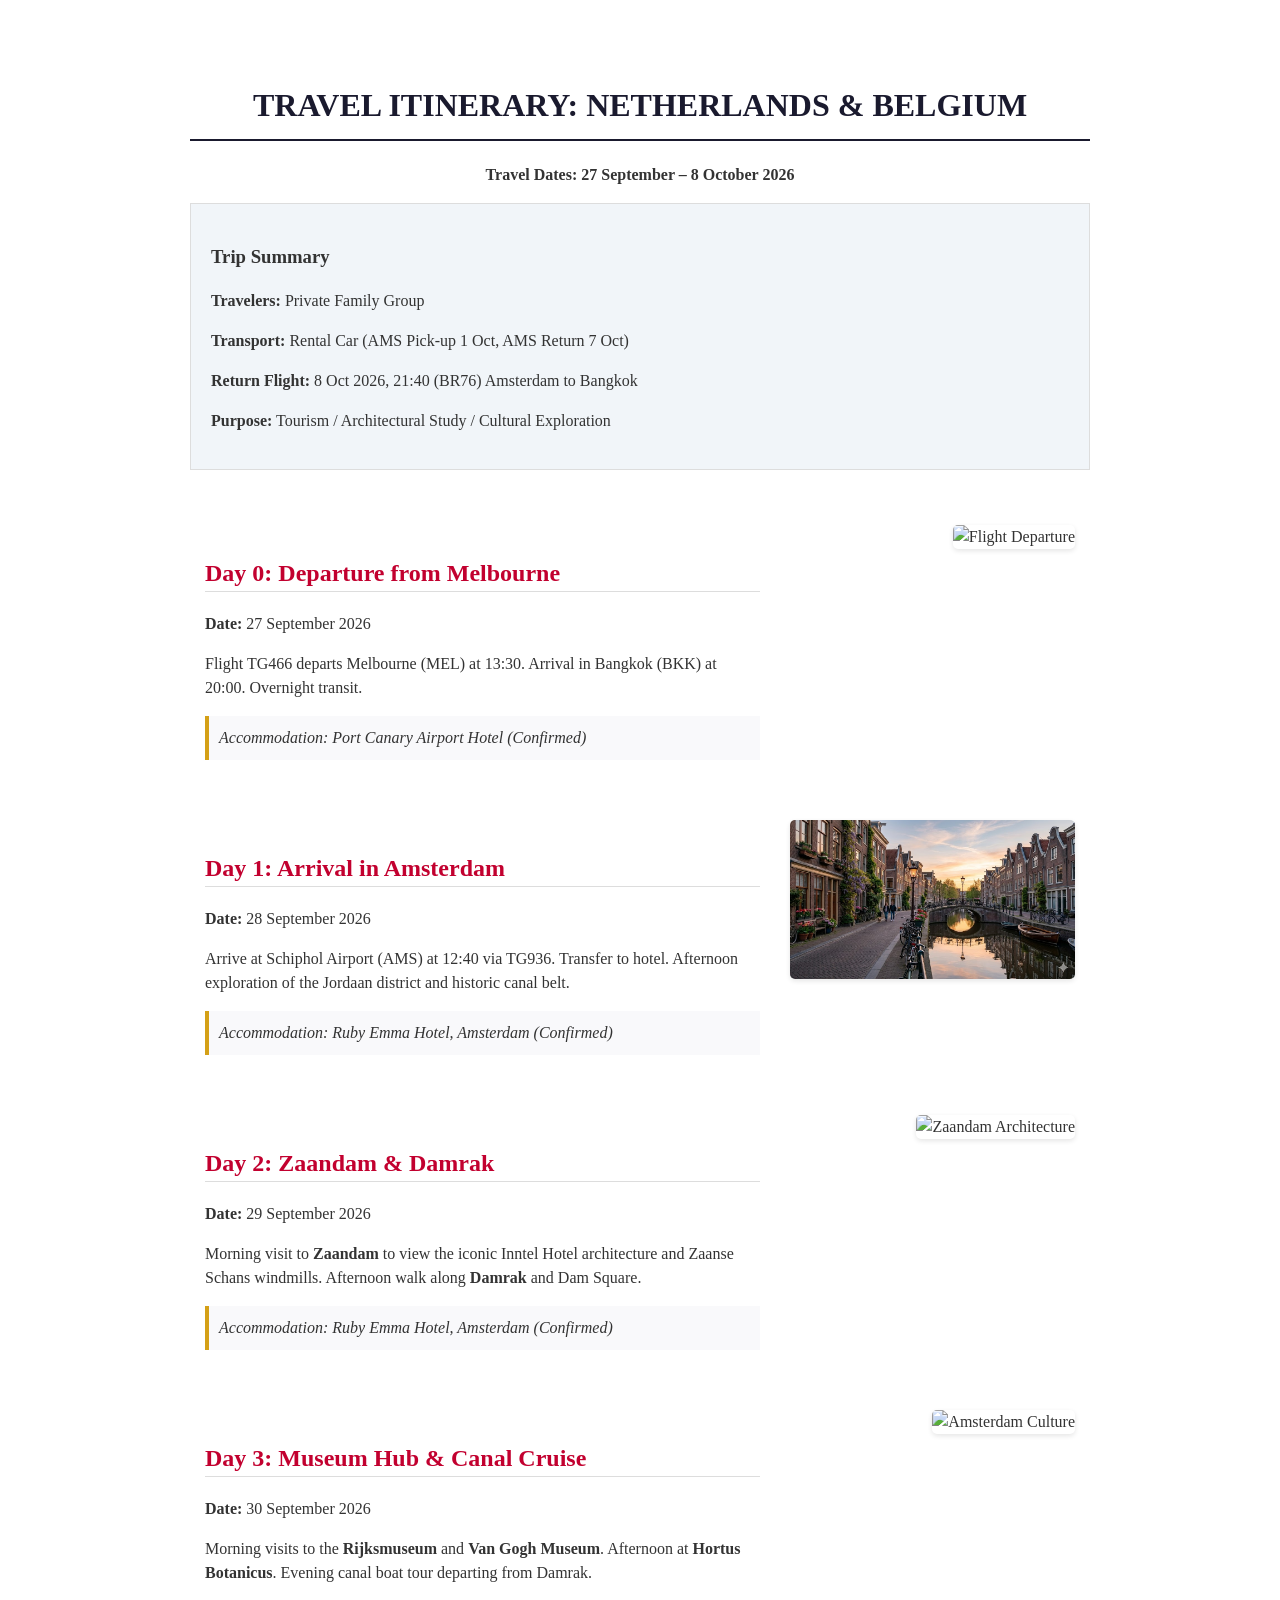
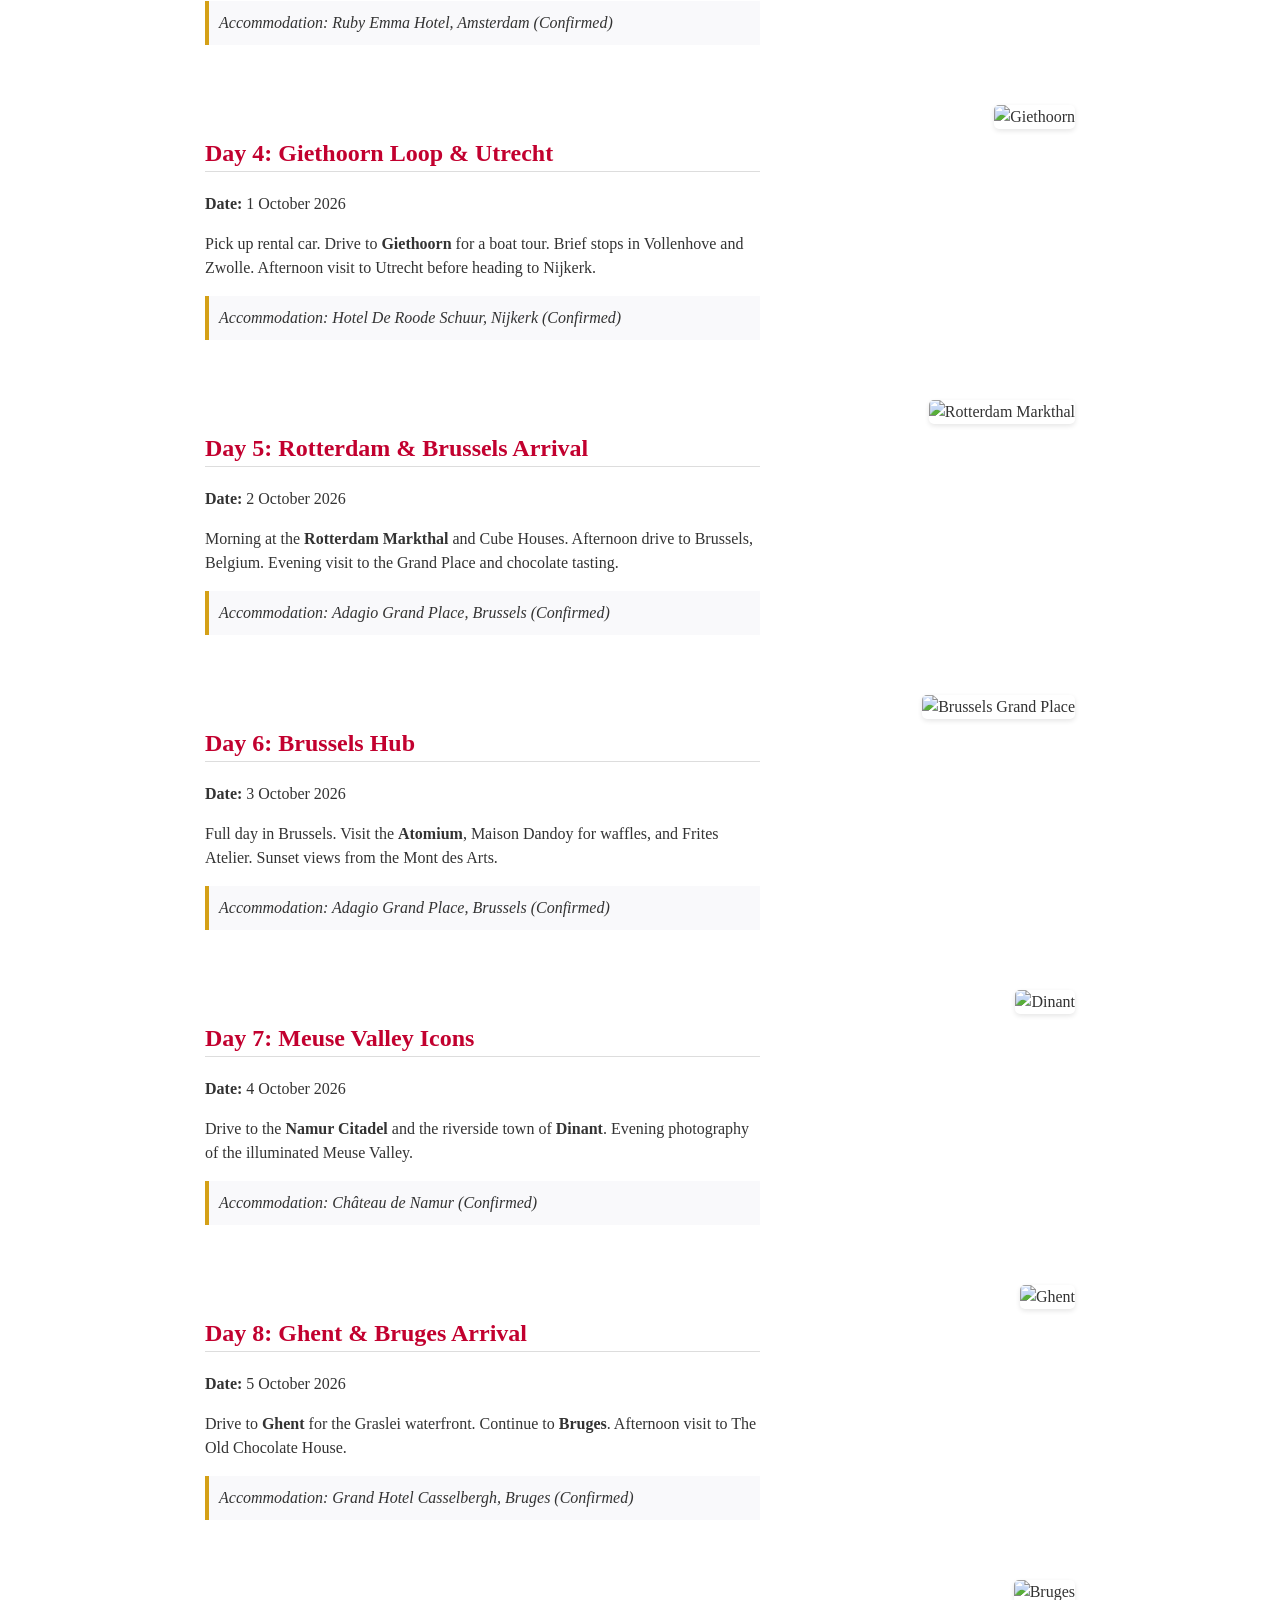
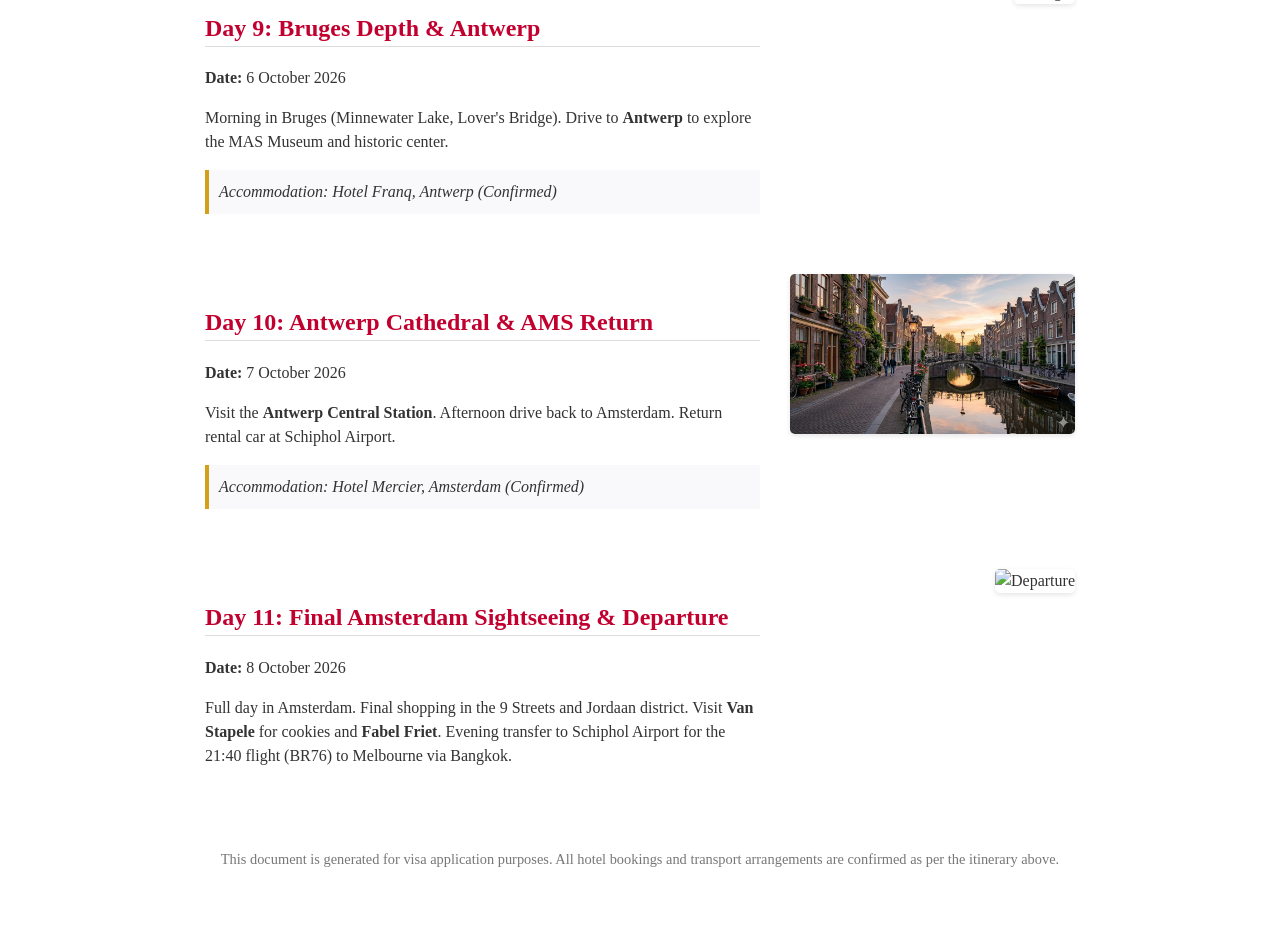
==== Visa_Itinerary_Printable.html @ f9991e4d "Finalise Netherlands & Belgium Tour itinerary_v4" ====
<!DOCTYPE html>
<html lang="en-GB">
<head>
    <meta charset="UTF-8">
    <title>Schengen Visa Itinerary - Netherlands & Belgium 2026</title>
    <style>
        body {
            font-family: "Times New Roman", Times, serif;
            line-height: 1.5;
            color: #333;
            max-width: 900px;
            margin: 40px auto;
            padding: 20px;
        }
        h1 {
            text-align: center;
            color: #1a1a2e;
            border-bottom: 2px solid #1a1a2e;
            padding-bottom: 10px;
        }
        h2 {
            color: #c2002f;
            border-bottom: 1px solid #ddd;
            margin-top: 30px;
        }
        .day-table {
            width: 100%;
            border-collapse: collapse;
            margin-bottom: 30px;
        }
        .day-table td {
            vertical-align: top;
            padding: 15px;
        }
        .day-info {
            width: 65%;
        }
        .day-image {
            width: 35%;
            text-align: right;
        }
        .day-image img {
            width: 100%;
            max-width: 300px;
            border-radius: 5px;
            box-shadow: 0 2px 5px rgba(0,0,0,0.1);
        }
        .hotel-info {
            background-color: #f9f9fb;
            padding: 10px;
            border-left: 4px solid #d4a017;
            margin-top: 10px;
            font-style: italic;
        }
        .summary-box {
            border: 1px solid #ddd;
            padding: 20px;
            background-color: #f1f5f9;
            margin-bottom: 40px;
        }
        .footer {
            margin-top: 50px;
            font-size: 0.9rem;
            text-align: center;
            color: #777;
        }
    </style>
</head>
<body>

    <h1>TRAVEL ITINERARY: NETHERLANDS & BELGIUM</h1>
    <p style="text-align: center;"><strong>Travel Dates: 27 September – 8 October 2026</strong></p>

    <div class="summary-box">
        <h3>Trip Summary</h3>
        <p><strong>Travelers:</strong> Private Family Group</p>
        <p><strong>Transport:</strong> Rental Car (AMS Pick-up 1 Oct, AMS Return 7 Oct)</p>
        <p><strong>Return Flight:</strong> 8 Oct 2026, 21:40 (BR76) Amsterdam to Bangkok</p>
        <p><strong>Purpose:</strong> Tourism / Architectural Study / Cultural Exploration</p>
    </div>

    <!-- Day 0 -->
    <table class="day-table">
        <tr>
            <td class="day-info">
                <h2>Day 0: Departure from Melbourne</h2>
                <p><strong>Date:</strong> 27 September 2026</p>
                <p>Flight TG466 departs Melbourne (MEL) at 13:30. Arrival in Bangkok (BKK) at 20:00. Overnight transit.</p>
                <div class="hotel-info">Accommodation: Port Canary Airport Hotel (Confirmed)</div>
            </td>
            <td class="day-image">
                <img src="https://images.unsplash.com/photo-1436491865332-7a61a109cc05?ixlib=rb-4.0.3&auto=format&fit=crop&w=1200" alt="Flight Departure">
            </td>
        </tr>
    </table>

    <!-- Day 1 -->
    <table class="day-table">
        <tr>
            <td class="day-info">
                <h2>Day 1: Arrival in Amsterdam</h2>
                <p><strong>Date:</strong> 28 September 2026</p>
                <p>Arrive at Schiphol Airport (AMS) at 12:40 via TG936. Transfer to hotel. Afternoon exploration of the Jordaan district and historic canal belt.</p>
                <div class="hotel-info">Accommodation: Ruby Emma Hotel, Amsterdam (Confirmed)</div>
            </td>
            <td class="day-image">
                <img src="./images/jordaan.jpg" alt="Jordaan Amsterdam">
            </td>
        </tr>
    </table>

    <!-- Day 2 -->
    <table class="day-table">
        <tr>
            <td class="day-info">
                <h2>Day 2: Zaandam & Damrak</h2>
                <p><strong>Date:</strong> 29 September 2026</p>
                <p>Morning visit to <strong>Zaandam</strong> to view the iconic Inntel Hotel architecture and Zaanse Schans windmills. Afternoon walk along <strong>Damrak</strong> and Dam Square.</p>
                <div class="hotel-info">Accommodation: Ruby Emma Hotel, Amsterdam (Confirmed)</div>
            </td>
            <td class="day-image">
                <img src="./images/antwerp-station.png" alt="Zaandam Architecture">
            </td>
        </tr>
    </table>

    <!-- Day 3 -->
    <table class="day-table">
        <tr>
            <td class="day-info">
                <h2>Day 3: Museum Hub & Canal Cruise</h2>
                <p><strong>Date:</strong> 30 September 2026</p>
                <p>Morning visits to the <strong>Rijksmuseum</strong> and <strong>Van Gogh Museum</strong>. Afternoon at <strong>Hortus Botanicus</strong>. Evening canal boat tour departing from Damrak.</p>
                <div class="hotel-info">Accommodation: Ruby Emma Hotel, Amsterdam (Confirmed)</div>
            </td>
            <td class="day-image">
                <img src="./images/bloemenmarkt.jpeg" alt="Amsterdam Culture">
            </td>
        </tr>
    </table>

    <!-- Day 4 -->
    <table class="day-table">
        <tr>
            <td class="day-info">
                <h2>Day 4: Giethoorn Loop & Utrecht</h2>
                <p><strong>Date:</strong> 1 October 2026</p>
                <p>Pick up rental car. Drive to <strong>Giethoorn</strong> for a boat tour. Brief stops in Vollenhove and Zwolle. Afternoon visit to Utrecht before heading to Nijkerk.</p>
                <div class="hotel-info">Accommodation: Hotel De Roode Schuur, Nijkerk (Confirmed)</div>
            </td>
            <td class="day-image">
                <img src="./images/giethoorn.jpeg" alt="Giethoorn">
            </td>
        </tr>
    </table>

    <!-- Day 5 -->
    <table class="day-table">
        <tr>
            <td class="day-info">
                <h2>Day 5: Rotterdam & Brussels Arrival</h2>
                <p><strong>Date:</strong> 2 October 2026</p>
                <p>Morning at the <strong>Rotterdam Markthal</strong> and Cube Houses. Afternoon drive to Brussels, Belgium. Evening visit to the Grand Place and chocolate tasting.</p>
                <div class="hotel-info">Accommodation: Adagio Grand Place, Brussels (Confirmed)</div>
            </td>
            <td class="day-image">
                <img src="./images/markthal-rotterdam.jpg" alt="Rotterdam Markthal">
            </td>
        </tr>
    </table>

    <!-- Day 6 -->
    <table class="day-table">
        <tr>
            <td class="day-info">
                <h2>Day 6: Brussels Hub</h2>
                <p><strong>Date:</strong> 3 October 2026</p>
                <p>Full day in Brussels. Visit the <strong>Atomium</strong>, Maison Dandoy for waffles, and Frites Atelier. Sunset views from the Mont des Arts.</p>
                <div class="hotel-info">Accommodation: Adagio Grand Place, Brussels (Confirmed)</div>
            </td>
            <td class="day-image">
                <img src="./images/brussels-grand-place.png" alt="Brussels Grand Place">
            </td>
        </tr>
    </table>

    <!-- Day 7 -->
    <table class="day-table">
        <tr>
            <td class="day-info">
                <h2>Day 7: Meuse Valley Icons</h2>
                <p><strong>Date:</strong> 4 October 2026</p>
                <p>Drive to the <strong>Namur Citadel</strong> and the riverside town of <strong>Dinant</strong>. Evening photography of the illuminated Meuse Valley.</p>
                <div class="hotel-info">Accommodation: Château de Namur (Confirmed)</div>
            </td>
            <td class="day-image">
                <img src="./images/dinant.png" alt="Dinant">
            </td>
        </tr>
    </table>

    <!-- Day 8 -->
    <table class="day-table">
        <tr>
            <td class="day-info">
                <h2>Day 8: Ghent & Bruges Arrival</h2>
                <p><strong>Date:</strong> 5 October 2026</p>
                <p>Drive to <strong>Ghent</strong> for the Graslei waterfront. Continue to <strong>Bruges</strong>. Afternoon visit to The Old Chocolate House.</p>
                <div class="hotel-info">Accommodation: Grand Hotel Casselbergh, Bruges (Confirmed)</div>
            </td>
            <td class="day-image">
                <img src="./images/ghent-graslei.png" alt="Ghent">
            </td>
        </tr>
    </table>

    <!-- Day 9 -->
    <table class="day-table">
        <tr>
            <td class="day-info">
                <h2>Day 9: Bruges Depth & Antwerp</h2>
                <p><strong>Date:</strong> 6 October 2026</p>
                <p>Morning in Bruges (Minnewater Lake, Lover's Bridge). Drive to <strong>Antwerp</strong> to explore the MAS Museum and historic center.</p>
                <div class="hotel-info">Accommodation: Hotel Franq, Antwerp (Confirmed)</div>
            </td>
            <td class="day-image">
                <img src="./images/bruges-canals.png" alt="Bruges">
            </td>
        </tr>
    </table>

    <!-- Day 10 -->
    <table class="day-table">
        <tr>
            <td class="day-info">
                <h2>Day 10: Antwerp Cathedral & AMS Return</h2>
                <p><strong>Date:</strong> 7 October 2026</p>
                <p>Visit the <strong>Antwerp Central Station</strong>. Afternoon drive back to Amsterdam. Return rental car at Schiphol Airport.</p>
                <div class="hotel-info">Accommodation: Hotel Mercier, Amsterdam (Confirmed)</div>
            </td>
            <td class="day-image">
                <img src="./images/jordaan.jpg" alt="Amsterdam Return">
            </td>
        </tr>
    </table>

    <!-- Day 11 -->
    <table class="day-table">
        <tr>
            <td class="day-info">
                <h2>Day 11: Final Amsterdam Sightseeing & Departure</h2>
                <p><strong>Date:</strong> 8 October 2026</p>
                <p>Full day in Amsterdam. Final shopping in the 9 Streets and Jordaan district. Visit <strong>Van Stapele</strong> for cookies and <strong>Fabel Friet</strong>. Evening transfer to Schiphol Airport for the 21:40 flight (BR76) to Melbourne via Bangkok.</p>
            </td>
            <td class="day-image">
                <img src="https://images.unsplash.com/photo-1436491865332-7a61a109cc05?ixlib=rb-4.0.3&auto=format&fit=crop&w=1200" alt="Departure">
            </td>
        </tr>
    </table>

    <div class="footer">
        <p>This document is generated for visa application purposes. All hotel bookings and transport arrangements are confirmed as per the itinerary above.</p>
    </div>

</body>
</html>
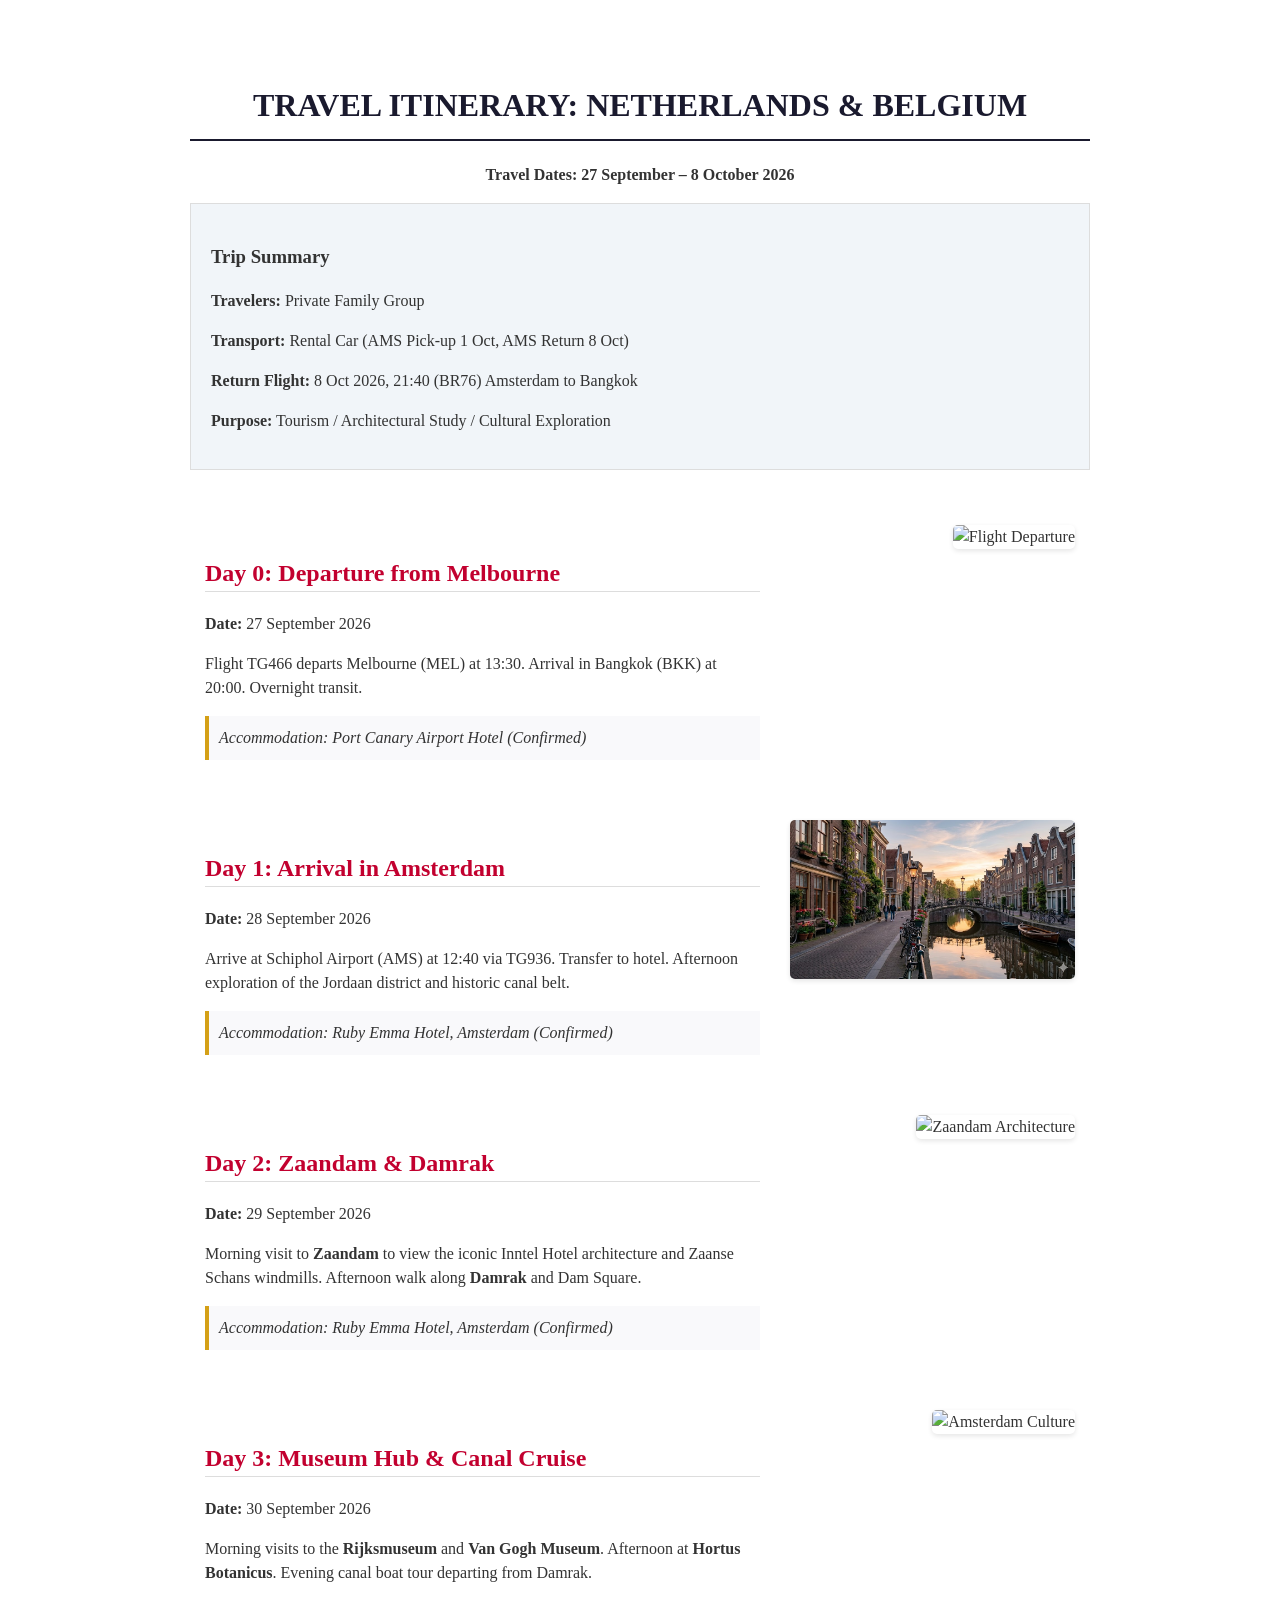
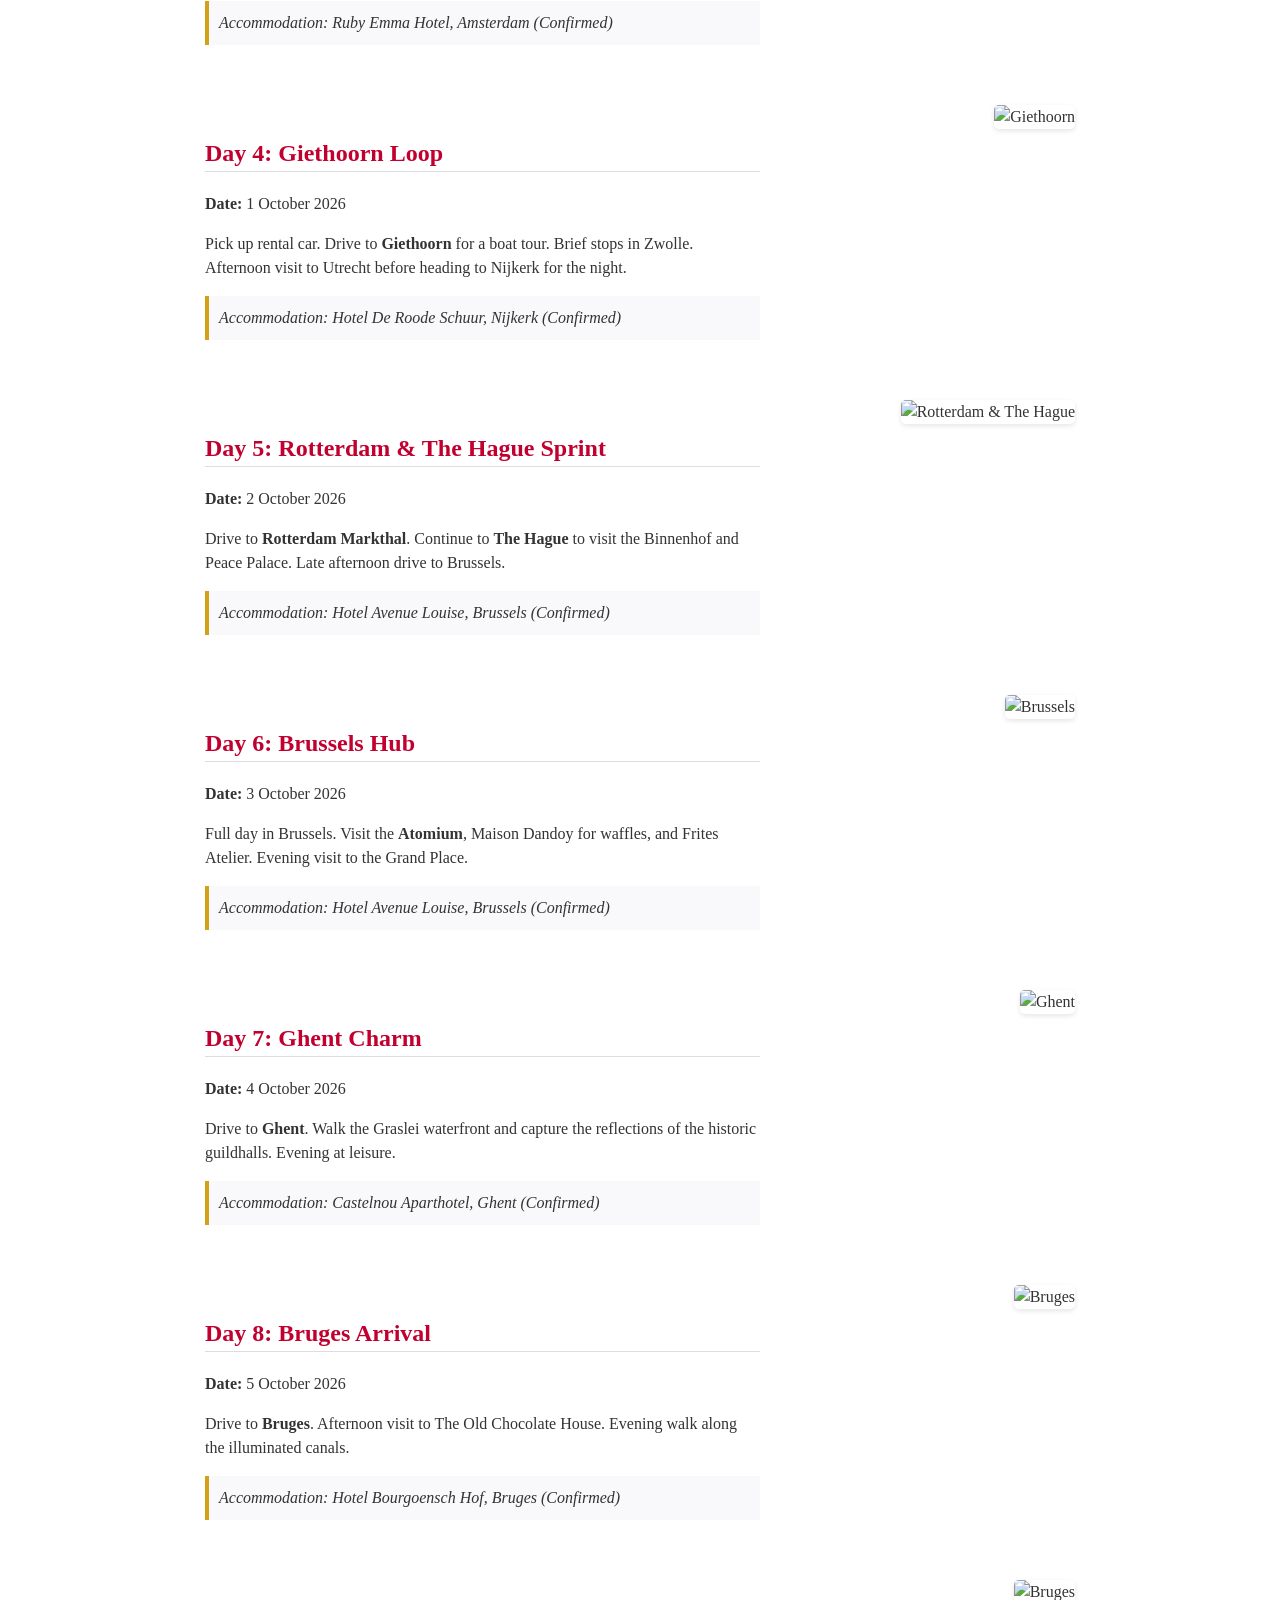
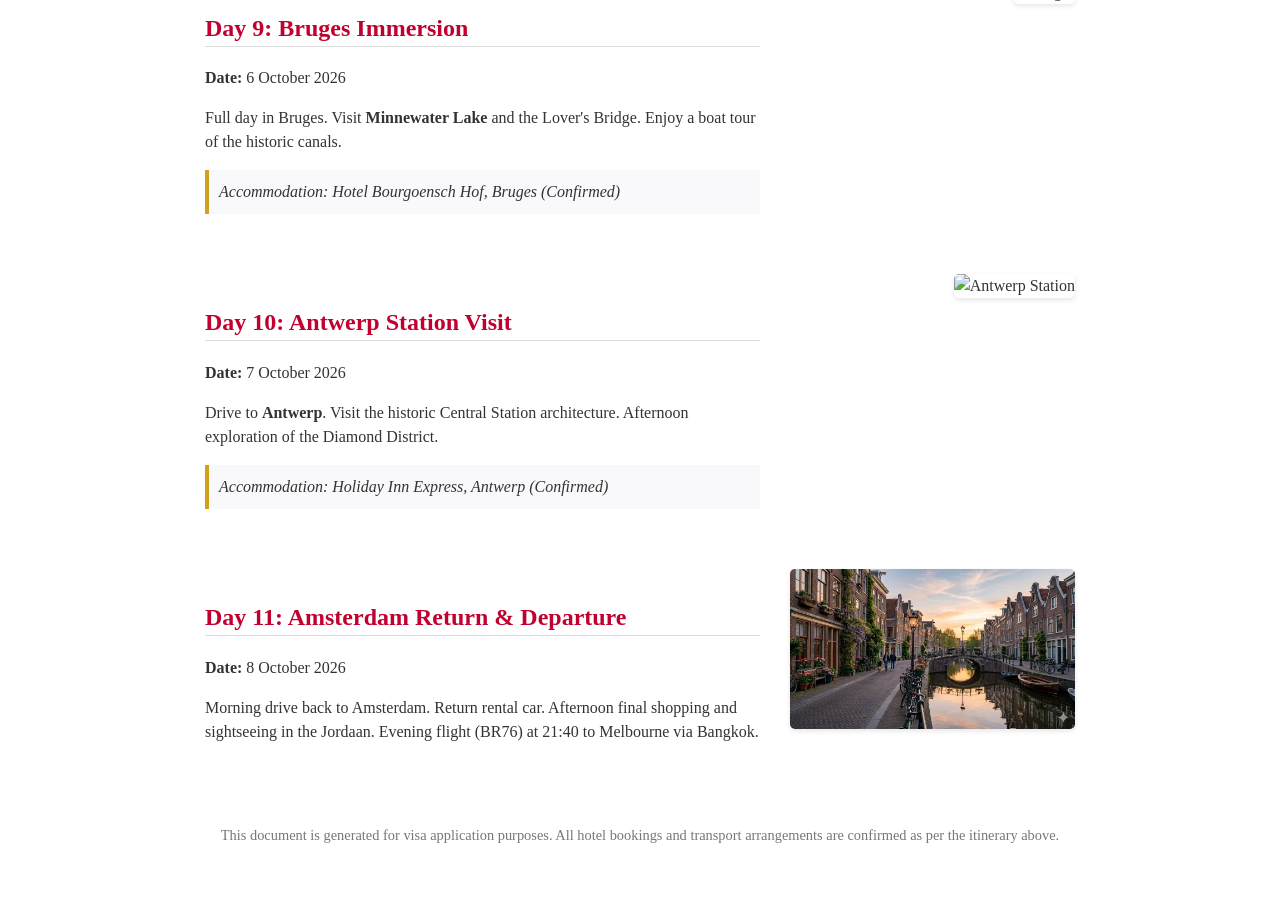
==== commit ed2640bd: "Finalise Netherlands & Belgium Tour itinerary_v5" ====
--- a/Visa_Itinerary_Printable.html
+++ b/Visa_Itinerary_Printable.html
@@ -74,7 +74,7 @@
     <div class="summary-box">
         <h3>Trip Summary</h3>
         <p><strong>Travelers:</strong> Private Family Group</p>
-        <p><strong>Transport:</strong> Rental Car (AMS Pick-up 1 Oct, AMS Return 7 Oct)</p>
+        <p><strong>Transport:</strong> Rental Car (AMS Pick-up 1 Oct, AMS Return 8 Oct)</p>
         <p><strong>Return Flight:</strong> 8 Oct 2026, 21:40 (BR76) Amsterdam to Bangkok</p>
         <p><strong>Purpose:</strong> Tourism / Architectural Study / Cultural Exploration</p>
     </div>
@@ -143,9 +143,9 @@
     <table class="day-table">
         <tr>
             <td class="day-info">
-                <h2>Day 4: Giethoorn Loop & Utrecht</h2>
+                <h2>Day 4: Giethoorn Loop</h2>
                 <p><strong>Date:</strong> 1 October 2026</p>
-                <p>Pick up rental car. Drive to <strong>Giethoorn</strong> for a boat tour. Brief stops in Vollenhove and Zwolle. Afternoon visit to Utrecht before heading to Nijkerk.</p>
+                <p>Pick up rental car. Drive to <strong>Giethoorn</strong> for a boat tour. Brief stops in Zwolle. Afternoon visit to Utrecht before heading to Nijkerk for the night.</p>
                 <div class="hotel-info">Accommodation: Hotel De Roode Schuur, Nijkerk (Confirmed)</div>
             </td>
             <td class="day-image">
@@ -158,13 +158,13 @@
     <table class="day-table">
         <tr>
             <td class="day-info">
-                <h2>Day 5: Rotterdam & Brussels Arrival</h2>
+                <h2>Day 5: Rotterdam & The Hague Sprint</h2>
                 <p><strong>Date:</strong> 2 October 2026</p>
-                <p>Morning at the <strong>Rotterdam Markthal</strong> and Cube Houses. Afternoon drive to Brussels, Belgium. Evening visit to the Grand Place and chocolate tasting.</p>
-                <div class="hotel-info">Accommodation: Adagio Grand Place, Brussels (Confirmed)</div>
-            </td>
-            <td class="day-image">
-                <img src="./images/markthal-rotterdam.jpg" alt="Rotterdam Markthal">
+                <p>Drive to <strong>Rotterdam Markthal</strong>. Continue to <strong>The Hague</strong> to visit the Binnenhof and Peace Palace. Late afternoon drive to Brussels.</p>
+                <div class="hotel-info">Accommodation: Hotel Avenue Louise, Brussels (Confirmed)</div>
+            </td>
+            <td class="day-image">
+                <img src="./images/markthal-rotterdam.jpg" alt="Rotterdam & The Hague">
             </td>
         </tr>
     </table>
@@ -175,11 +175,11 @@
             <td class="day-info">
                 <h2>Day 6: Brussels Hub</h2>
                 <p><strong>Date:</strong> 3 October 2026</p>
-                <p>Full day in Brussels. Visit the <strong>Atomium</strong>, Maison Dandoy for waffles, and Frites Atelier. Sunset views from the Mont des Arts.</p>
-                <div class="hotel-info">Accommodation: Adagio Grand Place, Brussels (Confirmed)</div>
-            </td>
-            <td class="day-image">
-                <img src="./images/brussels-grand-place.png" alt="Brussels Grand Place">
+                <p>Full day in Brussels. Visit the <strong>Atomium</strong>, Maison Dandoy for waffles, and Frites Atelier. Evening visit to the Grand Place.</p>
+                <div class="hotel-info">Accommodation: Hotel Avenue Louise, Brussels (Confirmed)</div>
+            </td>
+            <td class="day-image">
+                <img src="./images/brussels-grand-place.png" alt="Brussels">
             </td>
         </tr>
     </table>
@@ -188,13 +188,13 @@
     <table class="day-table">
         <tr>
             <td class="day-info">
-                <h2>Day 7: Meuse Valley Icons</h2>
+                <h2>Day 7: Ghent Charm</h2>
                 <p><strong>Date:</strong> 4 October 2026</p>
-                <p>Drive to the <strong>Namur Citadel</strong> and the riverside town of <strong>Dinant</strong>. Evening photography of the illuminated Meuse Valley.</p>
-                <div class="hotel-info">Accommodation: Château de Namur (Confirmed)</div>
-            </td>
-            <td class="day-image">
-                <img src="./images/dinant.png" alt="Dinant">
+                <p>Drive to <strong>Ghent</strong>. Walk the Graslei waterfront and capture the reflections of the historic guildhalls. Evening at leisure.</p>
+                <div class="hotel-info">Accommodation: Castelnou Aparthotel, Ghent (Confirmed)</div>
+            </td>
+            <td class="day-image">
+                <img src="./images/ghent-graslei.png" alt="Ghent">
             </td>
         </tr>
     </table>
@@ -203,13 +203,13 @@
     <table class="day-table">
         <tr>
             <td class="day-info">
-                <h2>Day 8: Ghent & Bruges Arrival</h2>
+                <h2>Day 8: Bruges Arrival</h2>
                 <p><strong>Date:</strong> 5 October 2026</p>
-                <p>Drive to <strong>Ghent</strong> for the Graslei waterfront. Continue to <strong>Bruges</strong>. Afternoon visit to The Old Chocolate House.</p>
-                <div class="hotel-info">Accommodation: Grand Hotel Casselbergh, Bruges (Confirmed)</div>
-            </td>
-            <td class="day-image">
-                <img src="./images/ghent-graslei.png" alt="Ghent">
+                <p>Drive to <strong>Bruges</strong>. Afternoon visit to The Old Chocolate House. Evening walk along the illuminated canals.</p>
+                <div class="hotel-info">Accommodation: Hotel Bourgoensch Hof, Bruges (Confirmed)</div>
+            </td>
+            <td class="day-image">
+                <img src="./images/bruges-canals.png" alt="Bruges">
             </td>
         </tr>
     </table>
@@ -218,10 +218,10 @@
     <table class="day-table">
         <tr>
             <td class="day-info">
-                <h2>Day 9: Bruges Depth & Antwerp</h2>
+                <h2>Day 9: Bruges Immersion</h2>
                 <p><strong>Date:</strong> 6 October 2026</p>
-                <p>Morning in Bruges (Minnewater Lake, Lover's Bridge). Drive to <strong>Antwerp</strong> to explore the MAS Museum and historic center.</p>
-                <div class="hotel-info">Accommodation: Hotel Franq, Antwerp (Confirmed)</div>
+                <p>Full day in Bruges. Visit <strong>Minnewater Lake</strong> and the Lover's Bridge. Enjoy a boat tour of the historic canals.</p>
+                <div class="hotel-info">Accommodation: Hotel Bourgoensch Hof, Bruges (Confirmed)</div>
             </td>
             <td class="day-image">
                 <img src="./images/bruges-canals.png" alt="Bruges">
@@ -233,13 +233,13 @@
     <table class="day-table">
         <tr>
             <td class="day-info">
-                <h2>Day 10: Antwerp Cathedral & AMS Return</h2>
+                <h2>Day 10: Antwerp Station Visit</h2>
                 <p><strong>Date:</strong> 7 October 2026</p>
-                <p>Visit the <strong>Antwerp Central Station</strong>. Afternoon drive back to Amsterdam. Return rental car at Schiphol Airport.</p>
-                <div class="hotel-info">Accommodation: Hotel Mercier, Amsterdam (Confirmed)</div>
-            </td>
-            <td class="day-image">
-                <img src="./images/jordaan.jpg" alt="Amsterdam Return">
+                <p>Drive to <strong>Antwerp</strong>. Visit the historic Central Station architecture. Afternoon exploration of the Diamond District.</p>
+                <div class="hotel-info">Accommodation: Holiday Inn Express, Antwerp (Confirmed)</div>
+            </td>
+            <td class="day-image">
+                <img src="./images/antwerp-station.png" alt="Antwerp Station">
             </td>
         </tr>
     </table>
@@ -248,12 +248,12 @@
     <table class="day-table">
         <tr>
             <td class="day-info">
-                <h2>Day 11: Final Amsterdam Sightseeing & Departure</h2>
+                <h2>Day 11: Amsterdam Return & Departure</h2>
                 <p><strong>Date:</strong> 8 October 2026</p>
-                <p>Full day in Amsterdam. Final shopping in the 9 Streets and Jordaan district. Visit <strong>Van Stapele</strong> for cookies and <strong>Fabel Friet</strong>. Evening transfer to Schiphol Airport for the 21:40 flight (BR76) to Melbourne via Bangkok.</p>
-            </td>
-            <td class="day-image">
-                <img src="https://images.unsplash.com/photo-1436491865332-7a61a109cc05?ixlib=rb-4.0.3&auto=format&fit=crop&w=1200" alt="Departure">
+                <p>Morning drive back to Amsterdam. Return rental car. Afternoon final shopping and sightseeing in the Jordaan. Evening flight (BR76) at 21:40 to Melbourne via Bangkok.</p>
+            </td>
+            <td class="day-image">
+                <img src="./images/jordaan.jpg" alt="Departure">
             </td>
         </tr>
     </table>
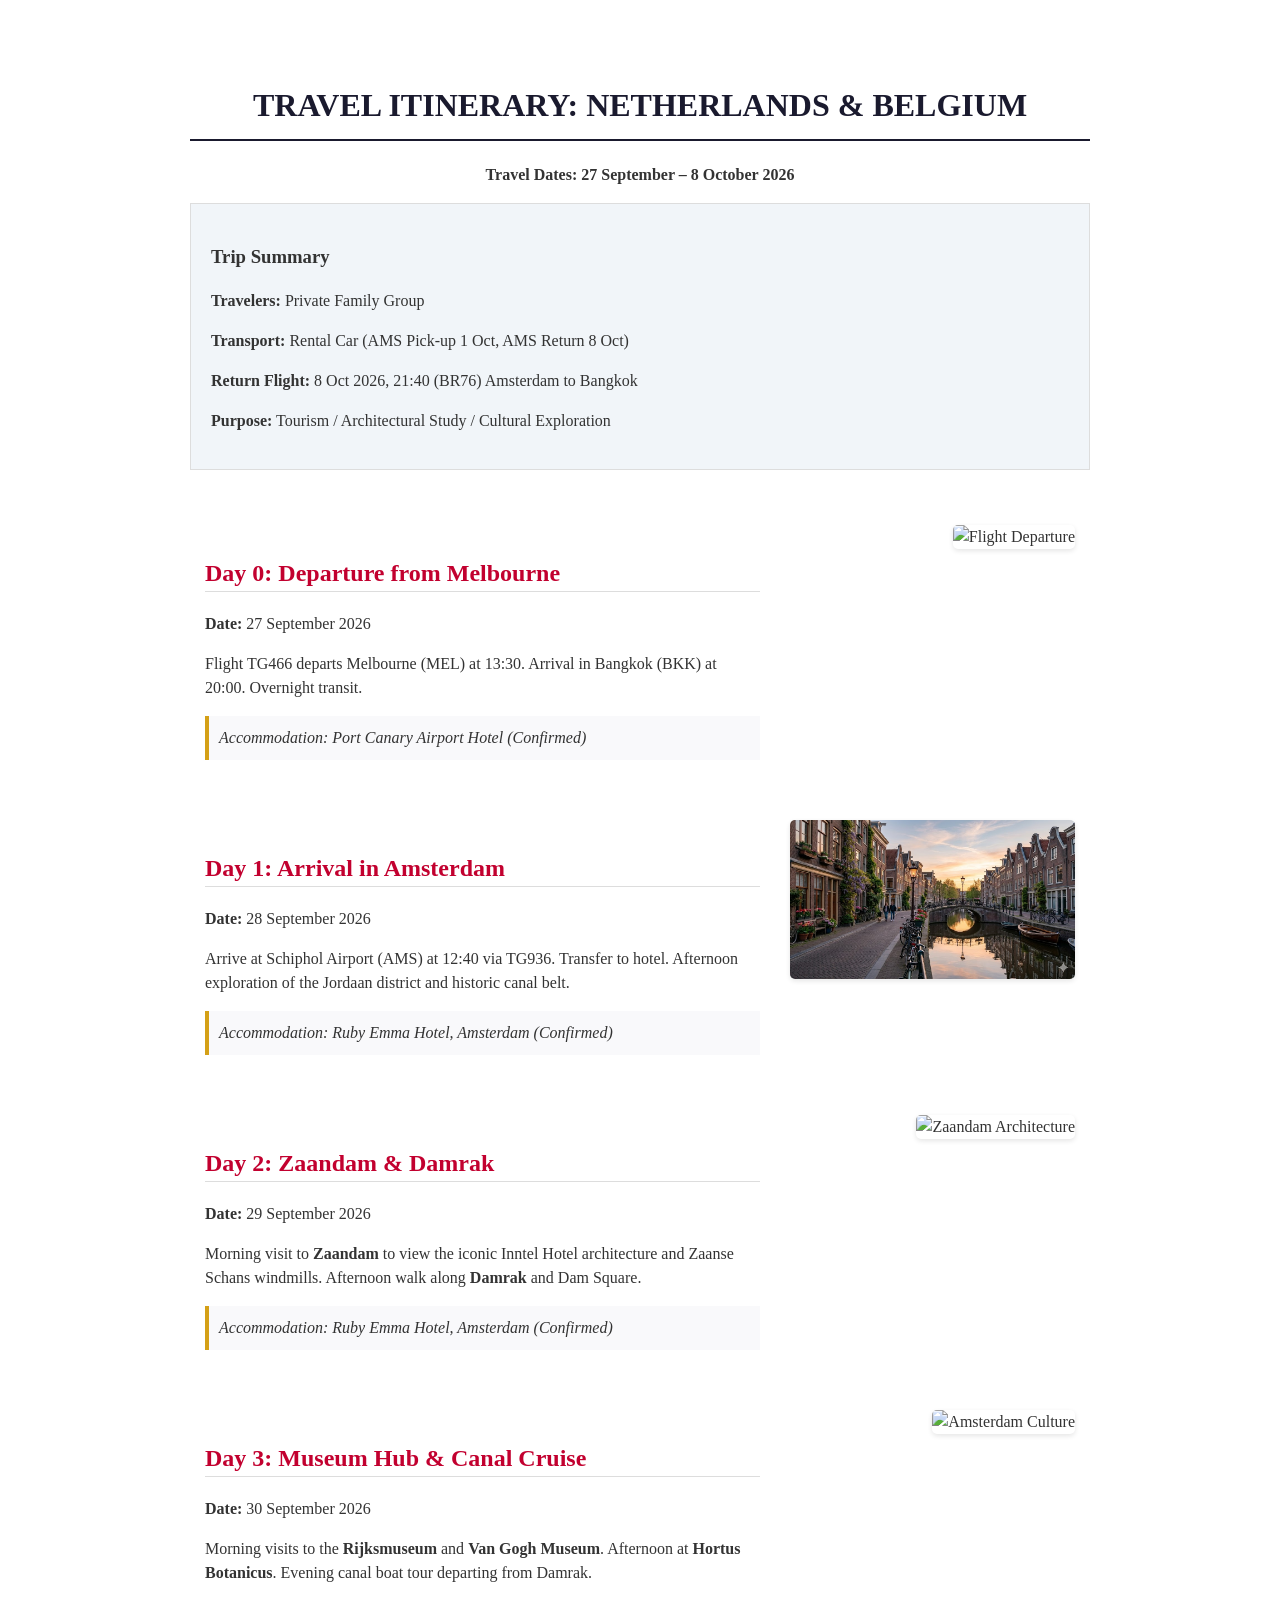
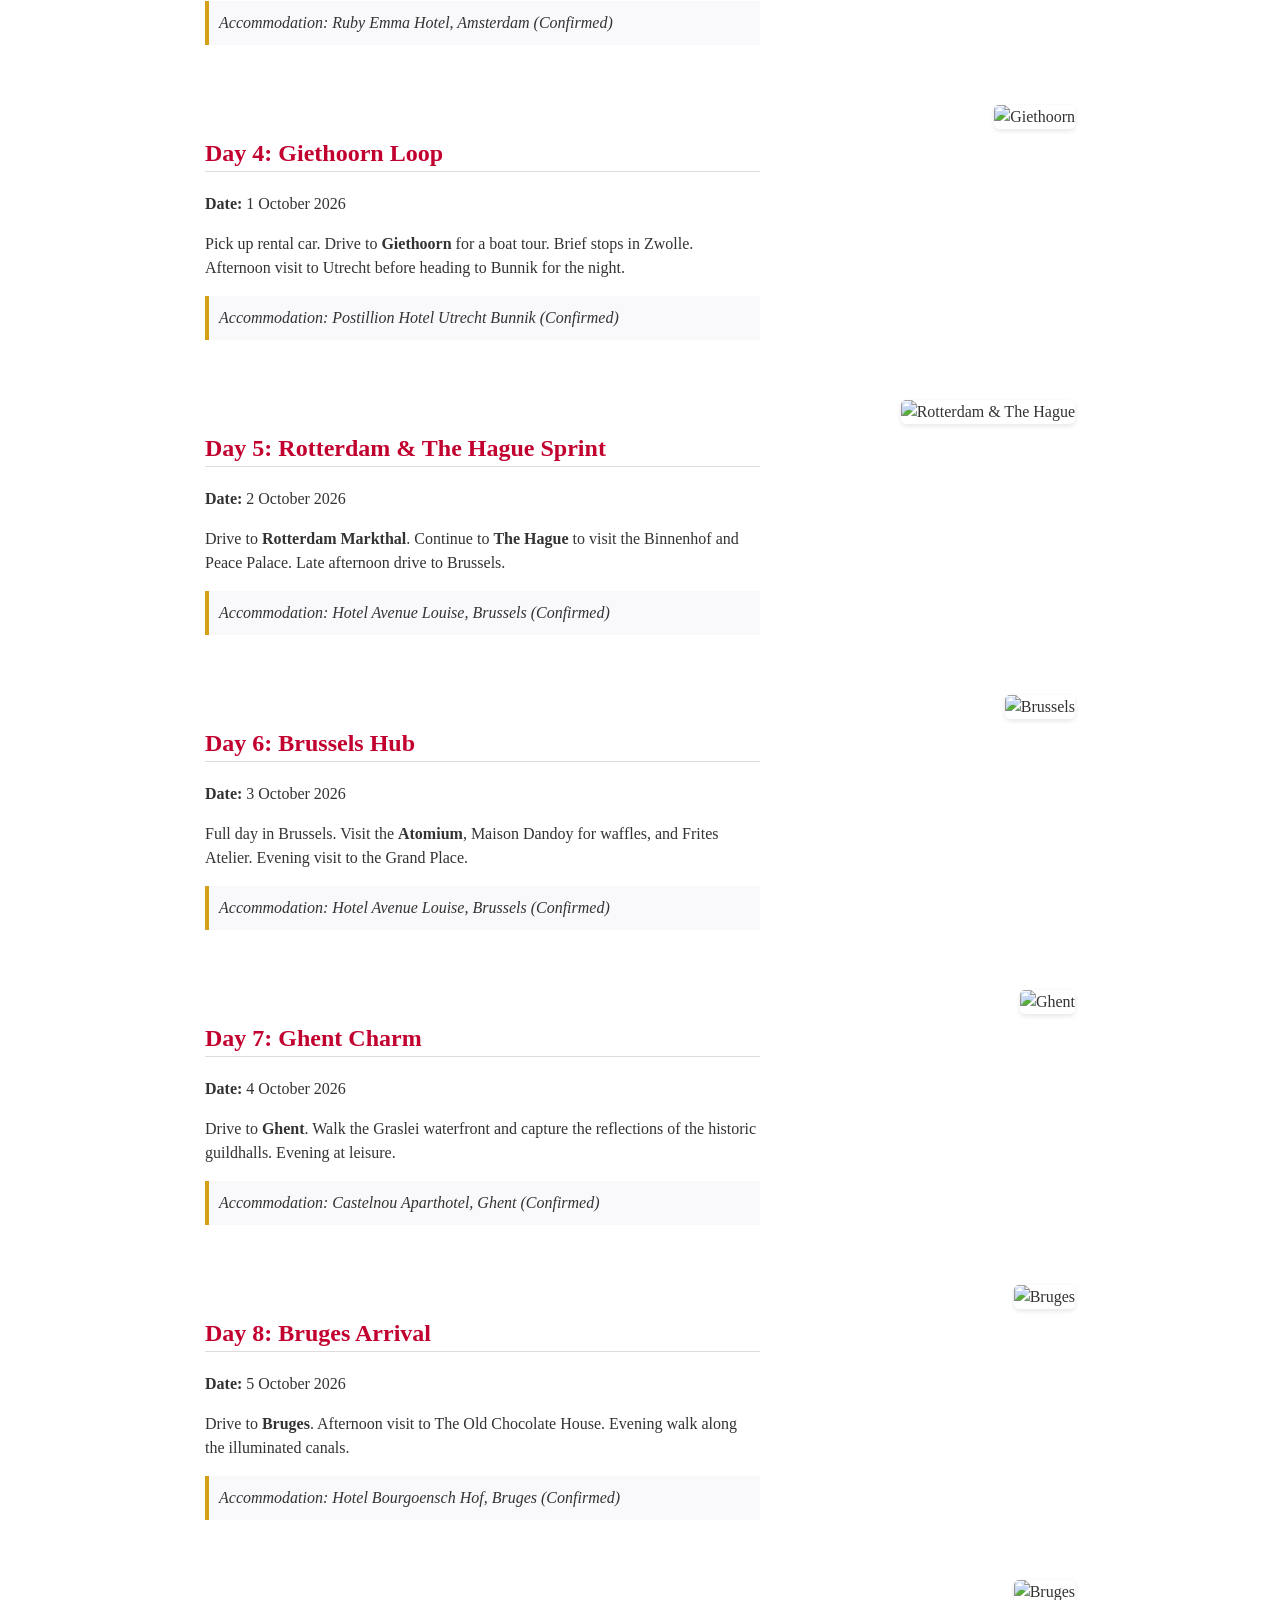
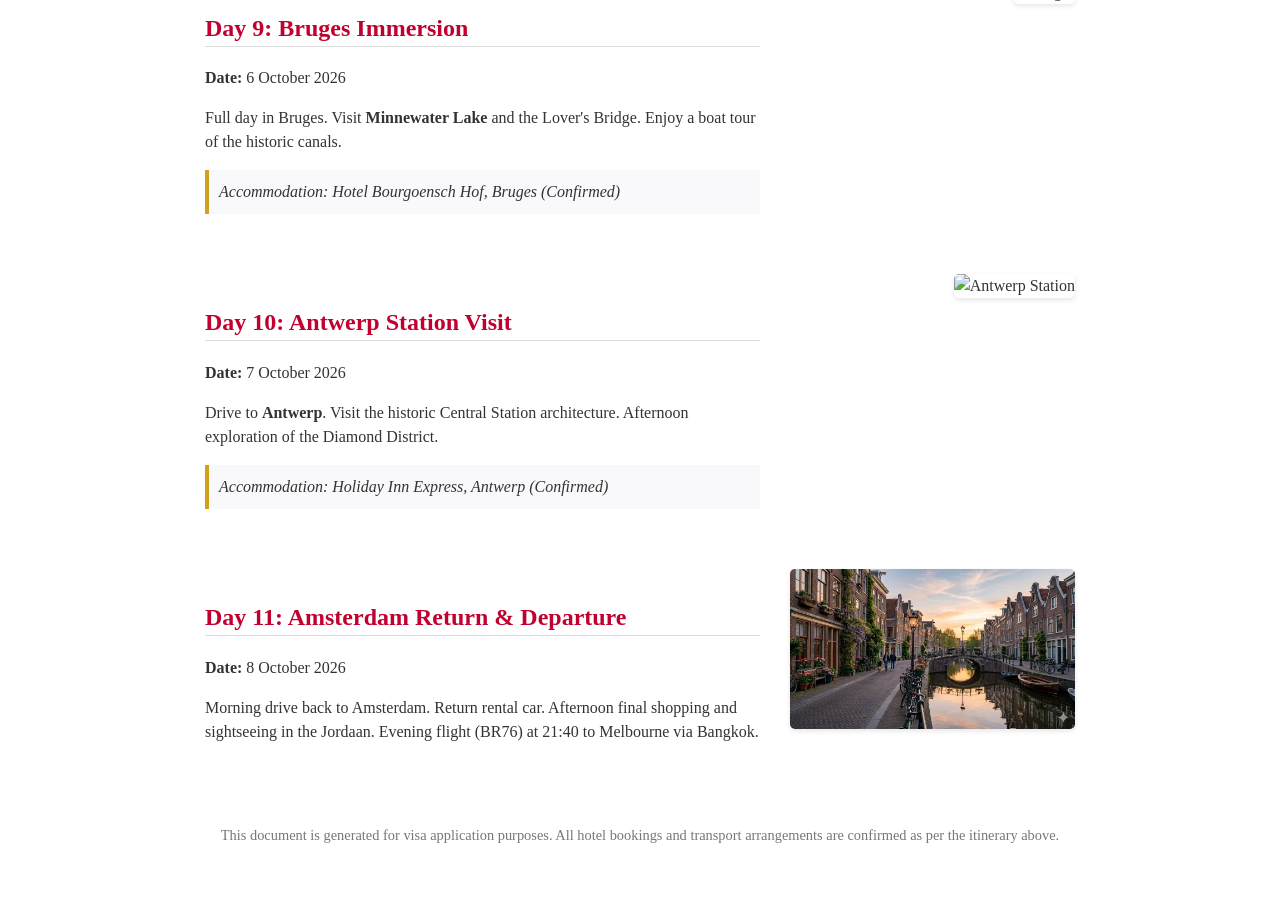
==== commit 95415456: "Finalise Netherlands & Belgium Tour itinerary_v5" ====
--- a/Visa_Itinerary_Printable.html
+++ b/Visa_Itinerary_Printable.html
@@ -145,8 +145,8 @@
             <td class="day-info">
                 <h2>Day 4: Giethoorn Loop</h2>
                 <p><strong>Date:</strong> 1 October 2026</p>
-                <p>Pick up rental car. Drive to <strong>Giethoorn</strong> for a boat tour. Brief stops in Zwolle. Afternoon visit to Utrecht before heading to Nijkerk for the night.</p>
-                <div class="hotel-info">Accommodation: Hotel De Roode Schuur, Nijkerk (Confirmed)</div>
+                <p>Pick up rental car. Drive to <strong>Giethoorn</strong> for a boat tour. Brief stops in Zwolle. Afternoon visit to Utrecht before heading to Bunnik for the night.</p>
+                <div class="hotel-info">Accommodation: Postillion Hotel Utrecht Bunnik (Confirmed)</div>
             </td>
             <td class="day-image">
                 <img src="./images/giethoorn.jpeg" alt="Giethoorn">
